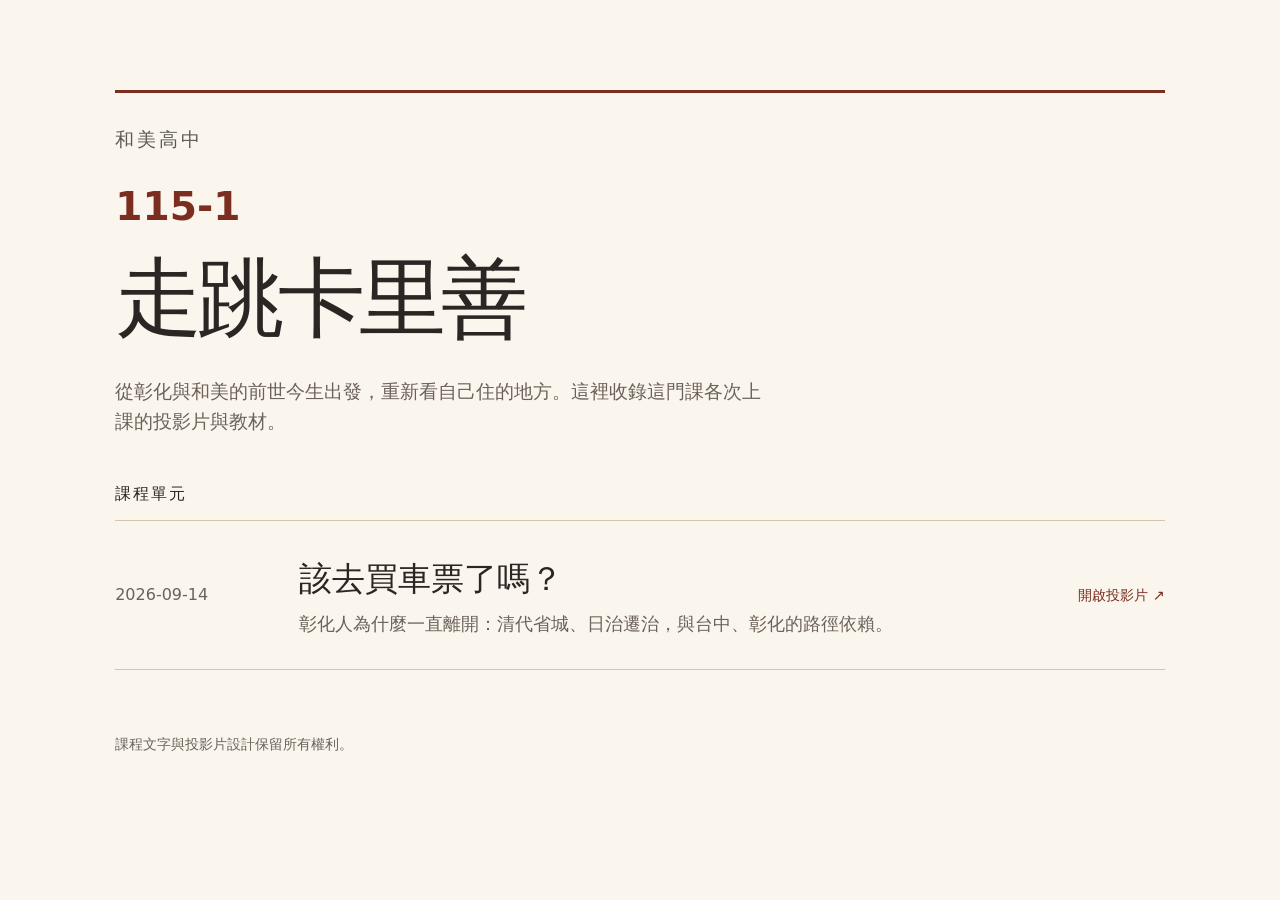
==== index.html @ 18da8ca4 "建立走跳卡里善 HTML 投影片 repo：9/14 該去買車票了嗎（24 張） 以 research-writing-class 的引擎為底，換成磚紅／砂色色票； 新增史料引文、年表、距離對照三種版" ====
<!doctype html>
<html lang="zh-Hant-TW">
  <head>
    <meta charset="utf-8" />
    <meta name="viewport" content="width=device-width, initial-scale=1" />
    <meta name="description" content="和美高中 115-1 走跳卡里善，各次上課的投影片與教材。" />
    <meta name="theme-color" content="#7b2d1f" />
    <title>115-1 走跳卡里善｜和美高中</title>
    <link rel="icon" href="favicon.svg" type="image/svg+xml" />
    <link rel="stylesheet" href="styles.css" />
  </head>
  <body class="course-home">
    <header class="course-header">
      <p class="eyebrow">和美高中</p>
      <h1><span class="term">115-1</span>走跳卡里善</h1>
      <p class="intro">從彰化與和美的前世今生出發，重新看自己住的地方。這裡收錄這門課各次上課的投影片與教材。</p>
    </header>
    <main class="lesson-index" aria-labelledby="lessons-title">
      <h2 id="lessons-title">課程單元</h2>
      <ol class="lesson-list">
        <!-- 新增單元時，複製一個 li 並更新相對路徑、日期與名稱。 -->
        <li>
          <a class="lesson-entry" href="lessons/2026-09-14-該去買車票了嗎/index.html">
            <time datetime="2026-09-14">2026-09-14</time>
            <span>
              <strong>該去買車票了嗎？</strong>
              <span class="entry-sub">彰化人為什麼一直離開：清代省城、日治遷治，與台中、彰化的路徑依賴。</span>
            </span>
            <span class="entry-action">開啟投影片 <span aria-hidden="true">↗</span></span>
          </a>
        </li>
      </ol>
    </main>
    <footer class="course-footer"><p>課程文字與投影片設計保留所有權利。</p></footer>
  </body>
</html>
---- styles.css ----
/* 延續 research-writing-class 的 slide 結構與引擎，換成磚紅、砂色的地方史色票。 */
:root {
  color-scheme: light;
  --paper: #faf6ee;
  --sand: #ecdfc6;
  --brick: #7b2d1f;
  --brick-deep: #4a1a12;
  --charcoal: #2b2523;
  --gold: #e8b45a;
  --ink: #2b2523;
  --muted: #6d625b;
  --shadow: 0 22px 65px rgb(43 37 35 / .2);
  --ease: cubic-bezier(.22, 1, .36, 1);
  font-family: "PingFang TC", "Heiti TC", "Microsoft JhengHei", system-ui, sans-serif;
  font-synthesis: none;
  text-rendering: optimizeLegibility;
}
* { box-sizing: border-box; }
html, body { min-height: 100%; }
html { background: var(--brick-deep); }
body { margin: 0; color: var(--ink); }
button, a { font: inherit; }
a { color: inherit; text-underline-offset: .2em; }
button { cursor: pointer; }
:focus-visible { outline: 3px solid currentColor; outline-offset: 5px; }
h1, h2, h3, p, ol, ul { margin: 0; }
.skip-link { position: fixed; z-index: 100; top: .75rem; left: .75rem; padding: .6rem .9rem; background: white; color: var(--ink); transform: translateY(-160%); }
.skip-link:focus { transform: translateY(0); }
/* 無 JavaScript 時仍可依序閱讀；初始化完成才啟用單頁模式。 */
.deck { position: relative; width: 100%; }
.slide {
  --bg: var(--paper); --fg: var(--ink); --accent: #9a3a28;
  position: relative;
  min-height: 100svh;
  display: grid;
  align-content: center;
  gap: clamp(1rem, 2.6vh, 2rem);
  padding: clamp(4.5rem, 9vh, 7rem) clamp(3rem, 9vw, 10rem) clamp(6rem, 12vh, 8rem);
  background: var(--bg); color: var(--fg);
  overflow-wrap: break-word;
}
.slide::before {
  content: attr(data-section);
  position: absolute; top: clamp(1.5rem, 4vh, 3rem); right: clamp(2rem, 5vw, 5rem); z-index: 3;
  max-width: 70%;
  font-size: clamp(.8rem, 1.2vw, 1rem); font-weight: 700; letter-spacing: .18em; opacity: .65;
}
.deck-ready { overflow: hidden; }
.deck-ready .deck { height: 100svh; overflow: clip; }
.deck-ready .slide {
  position: absolute; inset: 0; min-height: 0;
  overflow-x: hidden; overflow-y: auto;
  visibility: hidden; opacity: 0; transform: translateX(3.5%);
  transition: opacity 420ms var(--ease), transform 520ms var(--ease), visibility 0s 520ms;
}
.deck-ready .slide.is-active { visibility: visible; opacity: 1; transform: translateX(0); transition: opacity 420ms var(--ease), transform 520ms var(--ease), visibility 0s; }
.deck-ready .slide.was-active { transform: translateX(-3.5%); }
.slide[data-theme="brick"] { --bg: var(--brick); --fg: var(--paper); --accent: var(--gold); }
.slide[data-theme="paper"] { --bg: var(--paper); --fg: var(--ink); }
.slide[data-theme="sand"] { --bg: var(--sand); --fg: var(--ink); }
.slide[data-theme="charcoal"] { --bg: var(--charcoal); --fg: var(--paper); --accent: var(--gold); }
h1 { font-size: clamp(4rem, 10vw, 10rem); font-weight: 900; letter-spacing: -.065em; line-height: 1.13; }
h2 { font-size: clamp(2.7rem, 6.7vw, 7.7rem); font-weight: 850; letter-spacing: -.055em; line-height: 1.18; text-wrap: pretty; }
p, li { font-size: clamp(1.15rem, 2.15vw, 2rem); line-height: 1.55; }
.accent { color: var(--accent); }
.keep-together { display: inline-block; }
.eyebrow, .kicker { font-size: clamp(.9rem, 1.45vw, 1.25rem); font-weight: 800; letter-spacing: .16em; line-height: 1.6; }
.eyebrow { opacity: .75; }
.kicker { opacity: .75; }
.display-copy > .kicker { display: block; margin-bottom: 1rem; }
.meta { font-size: clamp(.9rem, 1.2vw, 1.15rem); opacity: .72; letter-spacing: .08em; }
.title-slide { gap: 2rem; }
.title-slide h1 { margin-block: .2em; }
.section-slide { align-content: end; }
.section-slide h2 { font-size: clamp(3.6rem, 9vw, 10rem); }
.section-slide.long-title h2 { font-size: clamp(2.7rem, 5.7vw, 6.5rem); }
.question-slide h2 { max-width: 17em; }
.display-copy { max-width: 24em; font-size: clamp(2.2rem, 5.2vw, 5.8rem); line-height: 1.3; }
.compact-title { font-size: clamp(2.2rem, 4.5vw, 5rem); }
.reading-title { font-size: clamp(1.65rem, 3.2vw, 3.6rem); line-height: 1.58; letter-spacing: -.025em; }
.body-large { font-size: clamp(1.35rem, 2.7vw, 2.6rem); line-height: 1.6; max-width: 36em; }
.agenda, .schedule { display: grid; gap: .5rem; padding: 0; list-style: none; counter-reset: agenda; }
.agenda li { counter-increment: agenda; display: flex; align-items: baseline; gap: 1.5rem; padding: .6em 0; border-top: 1px solid rgb(43 37 35 / .2); font-weight: 700; font-size: clamp(1.4rem, 3vw, 2.8rem); }
.agenda li::before { content: counter(agenda, decimal-leading-zero); color: var(--accent); font-size: .6em; letter-spacing: .08em; }
.schedule { gap: 0; }
.schedule li { padding: .55em 0; border-bottom: 1px solid rgb(43 37 35 / .2); }
.schedule li:last-child { color: var(--accent); }
.big-list { display: grid; gap: .65em; padding-left: 1.2em; }
.big-list li { font-size: clamp(1.4rem, 3vw, 2.9rem); }
.big-list li::marker { color: var(--accent); }
.premises { display: grid; gap: 1em; padding-left: 1.5em; font-size: clamp(1.5rem, 3.4vw, 3.5rem); }
.premises li { font-size: inherit; line-height: 1.55; font-weight: 700; padding-left: .35em; }
.premises li::marker { color: var(--accent); font-weight: 500; }
.source-note { font-size: clamp(.9rem, 1.3vw, 1.3rem); line-height: 1.7; letter-spacing: 0; }
.reading-links { border-top: 1px solid rgb(43 37 35 / .25); padding-top: 1.2em; font-size: clamp(1rem, 1.65vw, 1.6rem); }
.reading-title a { font-size: .65em; }
.art-slide { isolation: isolate; }
.abstract-art { position: absolute; z-index: -2; inset: 0 0 0 auto; width: 80%; height: 100%; object-fit: cover; object-position: 70% center; }
.art-slide::after { content: ""; position: absolute; inset: 0; z-index: -1; background: linear-gradient(90deg, var(--bg) 16%, var(--bg) 28%, transparent 86%); pointer-events: none; }
.art-copy { width: 61%; display: grid; gap: 1.8rem; }
.art-copy h2 { font-size: clamp(2.1rem, 4.5vw, 5rem); }
.art-slide[data-theme="paper"] .art-copy h2 { font-size: clamp(2.1rem, 4vw, 4.5rem); }
.art-copy .source-note { max-width: 33em; padding: .5em .8em; margin-left: -.8em; background: rgb(250 246 238 / .93); }
.speaker-notes { display: none; }
.chrome { display: none; position: fixed; z-index: 20; right: clamp(1rem, 2vw, 1.75rem); bottom: max(.8rem, env(safe-area-inset-bottom)); left: clamp(1rem, 2vw, 1.75rem); align-items: center; gap: .75rem; color: white; mix-blend-mode: difference; }
.deck-ready .chrome { display: flex; }
.chrome button { display: grid; place-items: center; min-width: 2.6rem; min-height: 2.6rem; padding: .3rem; border: 1px solid currentColor; border-radius: 50%; color: inherit; background: transparent; }
.chrome #notes, .chrome #fullscreen { border-radius: 0; border: 0; font-size: .8rem; }
.chrome button:disabled { opacity: .3; cursor: default; }
.course-link { font-size: .8rem; text-decoration: none; white-space: nowrap; padding-block: .6rem; }
.progress-shell { flex: 1; height: 2px; background: rgb(255 255 255 / .28); }
#progress { display: block; width: 0; height: 100%; background: white; transition: width 380ms var(--ease); }
#counter { min-width: 5rem; font-size: .8rem; font-variant-numeric: tabular-nums; letter-spacing: .08em; text-align: center; }
.notes-panel { position: fixed; z-index: 40; right: 1rem; bottom: 4.6rem; width: min(34rem, calc(100vw - 2rem)); max-height: 42svh; padding: 1.1rem 1.2rem; overflow: auto; border: 1px solid rgb(255 255 255 / .25); border-radius: 1rem; color: white; background: rgb(43 37 35 / .97); box-shadow: var(--shadow); visibility: hidden; opacity: 0; transform: translateY(1rem); transition: opacity 200ms ease, transform 200ms ease; }
.notes-panel.is-open { visibility: visible; opacity: 1; transform: translateY(0); }
.notes-panel > div { display: flex; align-items: center; justify-content: space-between; }
.notes-panel p { margin-top: .7rem; font-size: 1rem; }
.notes-panel button { border: 0; color: white; background: transparent; font-size: 1.6rem; min-width: 2.5rem; min-height: 2.5rem; }
dialog { width: min(38rem, calc(100vw - 2rem)); max-height: 85svh; padding: 1.5rem; border: 0; border-radius: 1.2rem; color: var(--ink); background: var(--paper); box-shadow: var(--shadow); }
dialog::backdrop { background: rgb(43 37 35 / .72); backdrop-filter: blur(7px); }
dialog form { position: relative; padding: 1rem; }
dialog h2 { font-size: clamp(2rem, 5vw, 3.4rem); }
dialog dl { display: grid; grid-template-columns: 1fr 1fr; gap: .7rem 1rem; line-height: 1.5; }
dialog dt { font-weight: 800; }
dialog dd { margin: 0; color: var(--muted); }
dialog p { font-size: .9rem; color: var(--muted); }
.dialog-close { position: absolute; top: -.5rem; right: -.5rem; border: 0; background: transparent; font-size: 1.8rem; }
noscript { display: block; padding: 1rem; background: var(--paper); }
/* 課程首頁與單元共用同一套字型及色票。 */
.course-home { min-height: 100svh; background: var(--paper); padding: clamp(2rem, 7vw, 7rem) clamp(1.5rem, 9vw, 10rem); }
.course-header { padding-block: 2rem 3rem; border-top: 3px solid var(--brick); }
.course-header h1 { font-size: clamp(2.8rem, 6.8vw, 6.4rem); margin-block: .35em; }
.course-header .term { display: block; font-size: .45em; letter-spacing: 0; color: var(--brick); margin-bottom: .5em; }
.course-header .intro { max-width: 34em; font-size: clamp(1rem, 1.5vw, 1.35rem); color: var(--muted); }
.lesson-index h2 { font-size: 1rem; letter-spacing: .12em; margin-bottom: 1rem; }
.lesson-list { list-style: none; padding: 0; }
.lesson-entry { display: grid; grid-template-columns: 10rem 1fr auto; align-items: center; gap: 1.5rem; padding-block: 2rem; border-block: 1px solid #d5c6ad; text-decoration: none; }
.lesson-entry time { font-size: 1rem; font-variant-numeric: tabular-nums; color: var(--muted); }
.lesson-entry strong { font-size: clamp(1.5rem, 2.6vw, 2.3rem); }
.lesson-entry .entry-action { font-size: .9rem; color: var(--brick); }
.lesson-entry:hover { color: var(--brick); background: #f3ebdc; }
.course-footer { margin-top: 4rem; color: var(--muted); }
.course-footer p { font-size: .85rem; }
@media (max-width: 760px) {
  .slide { padding: 4.5rem 1.5rem 6rem; align-content: safe center; }
  .section-slide { align-content: safe end; }
  .slide::before { right: 1.5rem; font-size: .8rem; }
  h1 { font-size: clamp(2.8rem, 9.8vw, 4.8rem); }
  h2, .section-slide h2 { font-size: clamp(2.2rem, 7.8vw, 3.8rem); }
  .section-slide.long-title h2 { font-size: clamp(2rem, 7.5vw, 3.3rem); }
  .display-copy, .art-copy h2 { font-size: clamp(1.8rem, 6.3vw, 3rem); }
  .art-slide[data-theme="paper"] .art-copy h2 { font-size: clamp(1.8rem, 6.3vw, 3rem); }
  .compact-title { font-size: clamp(1.7rem, 6vw, 2.8rem); }
  .reading-title { font-size: clamp(1.3rem, 4.3vw, 2rem); }
  .body-large { font-size: clamp(1.2rem, 4.4vw, 1.8rem); }
  .premises { font-size: clamp(1.3rem, 4.8vw, 2rem); }
  .chrome { left: .65rem; right: .65rem; gap: .4rem; }
  .chrome button { min-width: 2.5rem; min-height: 2.5rem; }
  .chrome #fullscreen { display: none; }
  #counter { min-width: 4rem; font-size: .73rem; }
  .course-link { font-size: .75rem; }
  .art-copy { width: 100%; }
  .abstract-art { width: 100%; opacity: .35; object-position: 72% center; }
  .art-slide::after { background: linear-gradient(90deg, var(--bg), transparent 180%); }
  dialog dl { grid-template-columns: 1fr; }
  dialog dd { margin-bottom: .5rem; }
  .lesson-entry { grid-template-columns: 1fr auto; gap: .7rem; }
  .lesson-entry time { grid-column: 1 / -1; }
}
@media (max-height: 560px) and (min-width: 761px) {
  .slide { padding-block: 3.5rem 5rem; align-content: safe center; }
  h2, .section-slide h2, .section-slide.long-title h2 { font-size: 8vh; }
  h1 { font-size: 15vh; }
  .title-slide { gap: 1rem; }
  .title-slide h1 { margin-block: .1em; }
  .display-copy, .art-copy h2 { font-size: 7vh; }
  .art-slide[data-theme="paper"] .art-copy h2 { font-size: 7vh; }
  .reading-title, .body-large, .premises { font-size: 4.4vh; }
  .schedule li, .big-list li, .agenda li { font-size: 3.7vh; }
}
@media (prefers-reduced-motion: reduce) {
  *, *::before, *::after { scroll-behavior: auto !important; transition-duration: .01ms !important; }
}
@media print {
  @page { size: A4 landscape; margin: 0; }
  html, body, .deck-ready { height: auto; overflow: visible; background: white; print-color-adjust: exact; -webkit-print-color-adjust: exact; }
  .deck-ready .deck { height: auto; }
  .deck-ready .slide, .slide { position: relative; width: 297mm; height: 210mm; min-height: 0; visibility: visible; opacity: 1; transform: none; overflow: hidden; break-after: page; padding: 20mm 22mm; }
  h1 { font-size: 76pt; }
  h2, .section-slide h2, .section-slide.long-title h2 { font-size: 45pt; }
  .display-copy, .art-copy h2 { font-size: 35pt; }
  .reading-title { font-size: 25pt; }
  .body-large, .premises, .big-list li, .agenda li { font-size: 24pt; }
  .chrome, .deck-ready .chrome, .notes-panel, dialog, .skip-link, noscript { display: none; }
  .slide:last-child { break-after: auto; }
}
/* 本課程新增：史料引文、年表與距離對照。 */
.lede { font-size: clamp(1.3rem, 2.6vw, 2.5rem); line-height: 1.5; max-width: 30em; opacity: .9; }
.lesson-entry .entry-sub { display: block; margin-top: .3em; font-size: clamp(.95rem, 1.4vw, 1.2rem); color: var(--muted); }
.historical-quote { display: grid; gap: .8em; max-width: 54rem; padding: 1.2em 1.5em; border-left: .35em solid var(--accent); background: rgb(43 37 35 / .06); }
.historical-quote p { font-size: clamp(1.15rem, 2.1vw, 2rem); line-height: 1.7; font-family: "Songti TC", "PingFang TC", "Noto Serif TC", serif; }
.historical-quote cite { font-style: normal; font-size: clamp(.9rem, 1.3vw, 1.3rem); opacity: .75; }
.slide[data-theme="brick"] .historical-quote, .slide[data-theme="charcoal"] .historical-quote { background: rgb(250 246 238 / .1); }
.timeline { display: grid; gap: 1.2em; padding: 0; list-style: none; max-width: 64rem; }
.timeline li { display: grid; grid-template-columns: 8em 1fr; gap: 1.5em; align-items: baseline; font-size: clamp(1.4rem, 3vw, 2.9rem); font-weight: 700; }
.timeline time { color: var(--accent); font-variant-numeric: tabular-nums; letter-spacing: .04em; }
.timeline li.is-question { grid-template-columns: 1fr; font-size: clamp(2rem, 4.5vw, 4.5rem); font-weight: 850; margin-top: .3em; }
.reason-slide h2 { font-size: clamp(2.4rem, 5.5vw, 6rem); }
.reason-slide .reason-copy { font-size: clamp(1.4rem, 2.9vw, 2.8rem); line-height: 1.55; max-width: 54rem; }
.distance-list { display: grid; gap: .8em; padding: 0; list-style: none; counter-reset: distance; max-width: 56rem; }
.distance-list li { counter-increment: distance; display: grid; grid-template-columns: auto 1fr auto; gap: 1.2em; align-items: baseline; padding: .6em 0; border-top: 1px solid rgb(43 37 35 / .2); font-size: clamp(1.2rem, 2.4vw, 2.3rem); font-weight: 700; }
.distance-list li::before { content: counter(distance); color: var(--accent); font-size: .7em; letter-spacing: .08em; }
.distance-list li span:last-child { font-size: .7em; font-weight: 600; color: var(--muted); white-space: nowrap; }
.aside-copy { max-width: 32em; font-size: clamp(1.15rem, 2.1vw, 2rem); line-height: 1.55; opacity: .85; }
.answer { font-size: clamp(1.5rem, 3.2vw, 3.2rem); font-weight: 800; color: var(--accent); }
.source-list { display: grid; gap: .6em; padding-left: 1.2em; }
.source-list li { font-size: clamp(1.05rem, 1.8vw, 1.7rem); line-height: 1.6; }
@media (max-width: 760px) {
  .timeline li { grid-template-columns: 1fr; gap: .2em; font-size: clamp(1.3rem, 5vw, 2rem); }
  .timeline li.is-question { font-size: clamp(1.8rem, 7vw, 2.8rem); }
  .distance-list li { grid-template-columns: auto 1fr; font-size: clamp(1.05rem, 4.2vw, 1.5rem); }
  .distance-list li span:last-child { grid-column: 2; }
  .reason-slide h2 { font-size: clamp(2rem, 7.5vw, 3.2rem); }
  .reason-slide .reason-copy, .historical-quote p { font-size: clamp(1.05rem, 4.2vw, 1.5rem); }
}
@media print {
  .historical-quote p, .reason-slide .reason-copy { font-size: 20pt; }
  .timeline li, .distance-list li { font-size: 24pt; }
}
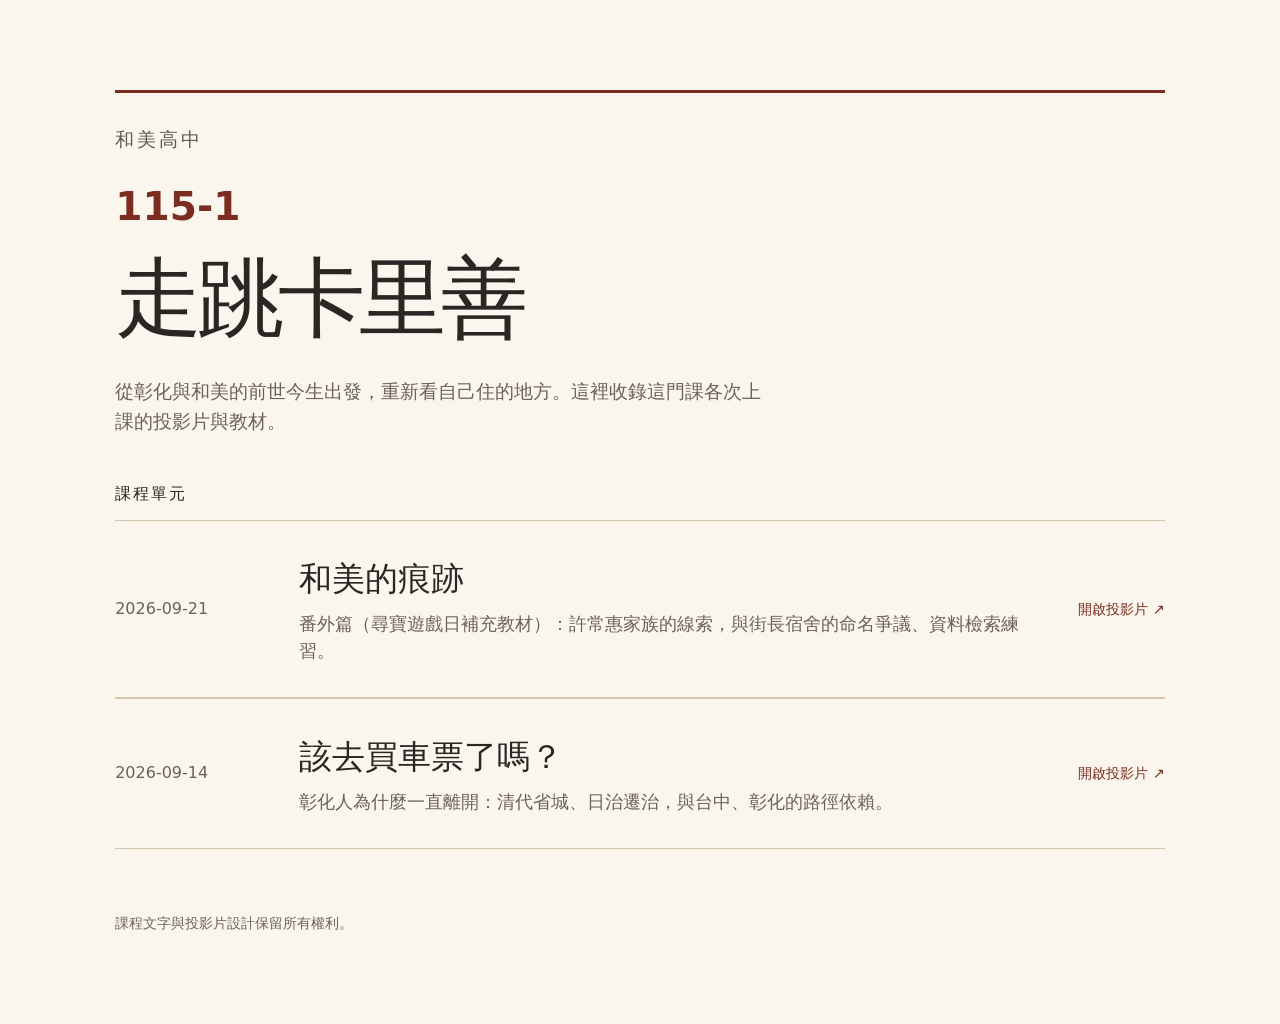
==== commit 61eb5cee: "2026-09-21 和美的痕跡：新增 26 張投影片，同步 app.js 快速跳頁引擎 番外篇單元（尋寶遊戲日補充教材）：許常惠家族在和美的線索、和美街長宿舍 命名爭議（1896 年原為警察官吏派出" ====
--- a/index.html
+++ b/index.html
@@ -20,6 +20,16 @@
       <ol class="lesson-list">
         <!-- 新增單元時，複製一個 li 並更新相對路徑、日期與名稱。 -->
         <li>
+          <a class="lesson-entry" href="lessons/2026-09-21-和美的痕跡/index.html">
+            <time datetime="2026-09-21">2026-09-21</time>
+            <span>
+              <strong>和美的痕跡</strong>
+              <span class="entry-sub">番外篇（尋寶遊戲日補充教材）：許常惠家族的線索，與街長宿舍的命名爭議、資料檢索練習。</span>
+            </span>
+            <span class="entry-action">開啟投影片 <span aria-hidden="true">↗</span></span>
+          </a>
+        </li>
+        <li>
           <a class="lesson-entry" href="lessons/2026-09-14-該去買車票了嗎/index.html">
             <time datetime="2026-09-14">2026-09-14</time>
             <span>
--- a/styles.css
+++ b/styles.css
@@ -125,6 +125,24 @@
 dialog dd { margin: 0; color: var(--muted); }
 dialog p { font-size: .9rem; color: var(--muted); }
 .dialog-close { position: absolute; top: -.5rem; right: -.5rem; border: 0; background: transparent; font-size: 1.8rem; }
+/* 快速跳頁：頁碼可點、目錄對話框由 app.js 生成。 */
+.chrome #counter { border: 0; border-radius: 0; background: transparent; cursor: pointer; }
+.goto-dialog { width: min(40rem, calc(100vw - 2rem)); }
+.goto-dialog form { display: grid; gap: 1rem; }
+.goto-dialog h2 { font-size: clamp(1.6rem, 4vw, 2.4rem); }
+.goto-row { display: flex; flex-wrap: wrap; align-items: center; gap: .6rem; font-size: 1rem; }
+.goto-row label { font-weight: 800; }
+.goto-row input { width: 5.5rem; padding: .45rem .6rem; border: 1px solid var(--muted); border-radius: .5rem; font-size: 1.1rem; font-variant-numeric: tabular-nums; }
+.goto-row button { padding: .45rem 1rem; border: 1px solid var(--ink); border-radius: .5rem; background: var(--ink); color: var(--paper); font-weight: 700; }
+.goto-hint { flex-basis: 100%; font-size: .85rem; color: var(--muted); }
+.goto-list { list-style: none; margin: 0; padding: 0; max-height: 50svh; overflow: auto; border-top: 1px solid rgb(43 37 35 / .2); }
+.goto-list li { border-bottom: 1px solid rgb(43 37 35 / .12); }
+.goto-list button { display: grid; grid-template-columns: 2.5rem 8rem 1fr; gap: .6rem; align-items: baseline; width: 100%; padding: .5rem .4rem; border: 0; background: transparent; color: inherit; text-align: left; font-size: .95rem; line-height: 1.4; }
+.goto-list button:hover, .goto-list button:focus-visible { background: rgb(43 37 35 / .08); outline-offset: -3px; }
+.goto-list button[aria-current] { font-weight: 800; background: rgb(43 37 35 / .06); }
+.goto-num { font-variant-numeric: tabular-nums; color: var(--muted); }
+.goto-section { font-size: .8rem; letter-spacing: .06em; color: var(--muted); overflow: hidden; text-overflow: ellipsis; white-space: nowrap; }
+.goto-heading { overflow: hidden; text-overflow: ellipsis; white-space: nowrap; }
 noscript { display: block; padding: 1rem; background: var(--paper); }
 /* 課程首頁與單元共用同一套字型及色票。 */
 .course-home { min-height: 100svh; background: var(--paper); padding: clamp(2rem, 7vw, 7rem) clamp(1.5rem, 9vw, 10rem); }
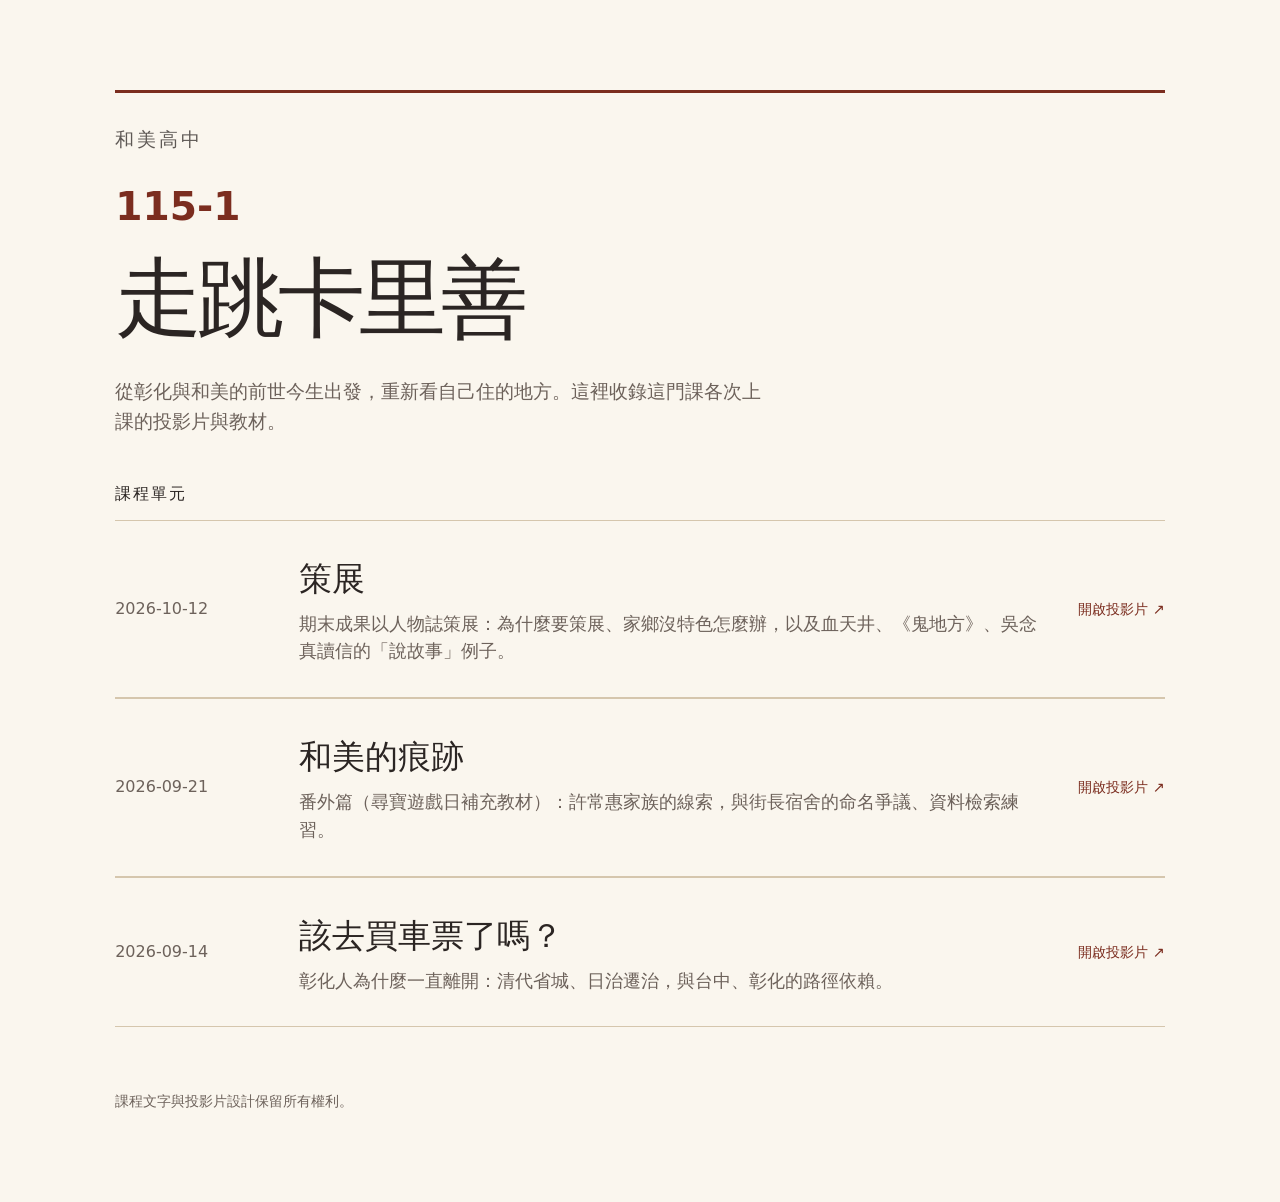
==== commit 2c22d43a: "2026-10-12 策展：24 張（初版，例子頁待補查證素材） Co-Authored-By: Claude Opus 5.5 <noreply@anthropic.com> Claude-Sess" ====
--- a/index.html
+++ b/index.html
@@ -19,6 +19,16 @@
       <h2 id="lessons-title">課程單元</h2>
       <ol class="lesson-list">
         <!-- 新增單元時，複製一個 li 並更新相對路徑、日期與名稱。 -->
+        <li>
+          <a class="lesson-entry" href="lessons/2026-10-12-策展/index.html">
+            <time datetime="2026-10-12">2026-10-12</time>
+            <span>
+              <strong>策展</strong>
+              <span class="entry-sub">期末成果以人物誌策展：為什麼要策展、家鄉沒特色怎麼辦，以及血天井、《鬼地方》、吳念真讀信的「說故事」例子。</span>
+            </span>
+            <span class="entry-action">開啟投影片 <span aria-hidden="true">↗</span></span>
+          </a>
+        </li>
         <li>
           <a class="lesson-entry" href="lessons/2026-09-21-和美的痕跡/index.html">
             <time datetime="2026-09-21">2026-09-21</time>
--- a/styles.css
+++ b/styles.css
@@ -245,3 +245,32 @@
   .historical-quote p, .reason-slide .reason-copy { font-size: 20pt; }
   .timeline li, .distance-list li { font-size: 24pt; }
 }
+/* 2026-10-12 策展單元新增：因果鏈（含繞回起點的循環）與圖片為主的版面。 */
+.chain { display: flex; flex-wrap: wrap; align-items: center; gap: .6em 0; padding: 0; list-style: none; max-width: 72rem; }
+.chain li { display: flex; align-items: center; font-size: clamp(1.3rem, 2.6vw, 2.6rem); font-weight: 800; line-height: 1.35; }
+.chain li + li::before { content: "→"; margin-inline: .5em; color: var(--accent); font-weight: 500; }
+.chain li.loop-back { flex-basis: 100%; margin-top: .4em; font-size: clamp(1.05rem, 1.9vw, 1.9rem); font-weight: 600; color: var(--accent); }
+.chain li.loop-back::before { content: "↺"; margin-inline: 0 .4em; }
+.photo-slide { grid-template-columns: minmax(0, 1.15fr) minmax(0, 1fr); align-items: center; column-gap: clamp(1.5rem, 4vw, 4.5rem); }
+.photo-slide figure { margin: 0; display: grid; gap: .6rem; }
+.photo-slide img { width: 100%; max-height: 66vh; object-fit: cover; border-radius: .3rem; box-shadow: var(--shadow); }
+.photo-slide figcaption { font-size: clamp(.75rem, 1vw, 1rem); line-height: 1.5; opacity: .7; }
+.photo-copy { display: grid; gap: 1.4rem; align-content: center; }
+.photo-copy h2 { font-size: clamp(2rem, 4.2vw, 4.6rem); }
+.fact-list { display: grid; gap: .5em; padding-left: 1.1em; max-width: 34rem; }
+.fact-list li { font-size: clamp(1.05rem, 1.8vw, 1.8rem); line-height: 1.5; }
+.fact-list li::marker { color: var(--accent); }
+@media (max-width: 760px) {
+  .chain { display: grid; gap: .2em; }
+  .chain li { font-size: clamp(1.15rem, 4.6vw, 1.7rem); }
+  .chain li + li::before { content: "↓"; margin-inline: 0 .5em; }
+  .chain li.loop-back::before { content: "↺"; }
+  .photo-slide { grid-template-columns: 1fr; row-gap: 1.2rem; }
+  .photo-slide img { max-height: 32vh; }
+  .photo-copy h2 { font-size: clamp(1.8rem, 6.8vw, 2.8rem); }
+  .fact-list li { font-size: clamp(1rem, 4vw, 1.35rem); }
+}
+@media print {
+  .chain li { font-size: 22pt; }
+  .fact-list li { font-size: 16pt; }
+}
